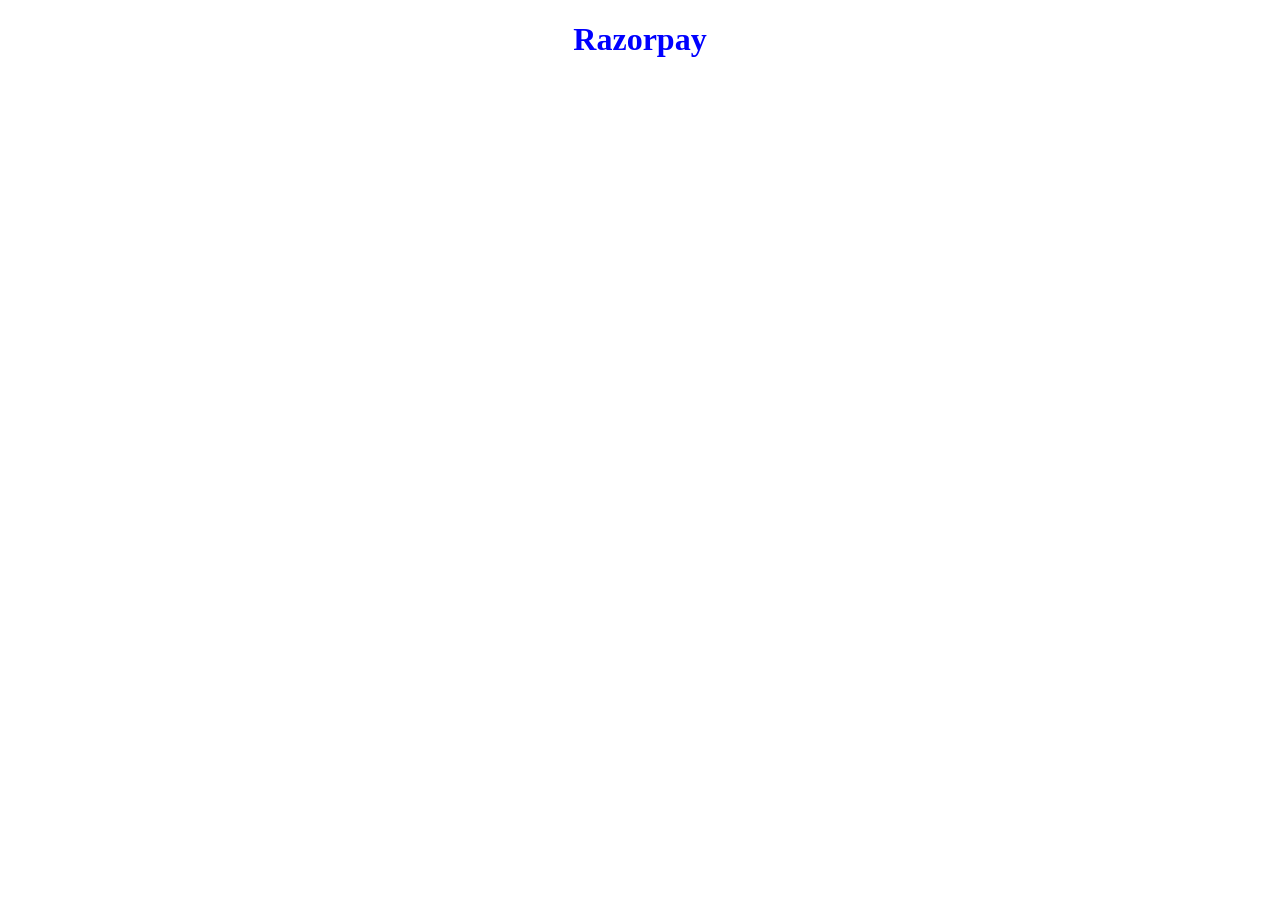
==== index.html @ c9c6b996 "Initial Commit" ====
<!DOCTYPE html>
<html lang="en">
<head>
    <meta charset="UTF-8">
    <meta name="viewport" content="width=device-width, initial-scale=1.0">
    <title>Razorpay</title>
    <link rel="stylesheet" href="style.css"/>
</head>
<body>
    <h1>Razorpay</h1>
    <script src="app.js"></script>
</body>
</html>
---- style.css ----
h1{
    text-align: center;
    color:blue;
}
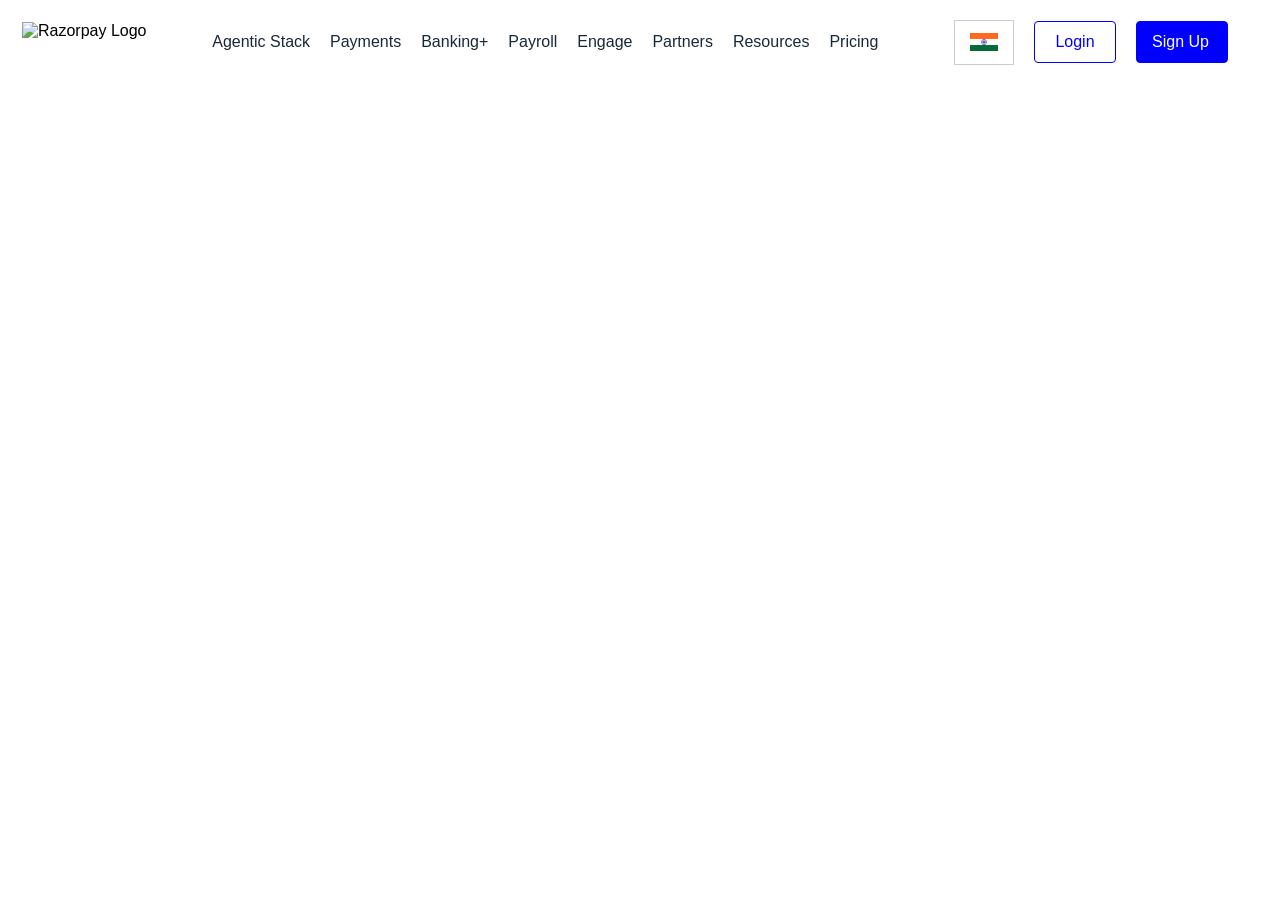
==== commit e3f1e452: "Navbar done" ====
--- a/index.html
+++ b/index.html
@@ -1,13 +1,71 @@
-<!DOCTYPE html>
+<!doctype html>
 <html lang="en">
-<head>
-    <meta charset="UTF-8">
-    <meta name="viewport" content="width=device-width, initial-scale=1.0">
-    <title>Razorpay</title>
-    <link rel="stylesheet" href="style.css"/>
-</head>
-<body>
-    <h1>Razorpay</h1>
+  <head>
+    <meta charset="UTF-8" />
+    <meta name="viewport" content="width=device-width, initial-scale=1.0" />
+    <link
+      rel="icon"
+      type="image/x-icon"
+      href="/public/razorpay_logo_icon.png"
+    />
+    <title>Razorpay - Best Payment Solution for Online Payments India</title>
+    <link rel="stylesheet" href="style.css" />
+    <link
+      rel="stylesheet"
+      href="https://cdnjs.cloudflare.com/ajax/libs/font-awesome/7.0.1/css/all.min.css"
+      integrity="sha512-2SwdPD6INVrV/lHTZbO2nodKhrnDdJK9/kg2XD1r9uGqPo1cUbujc+IYdlYdEErWNu69gVcYgdxlmVmzTWnetw=="
+      crossorigin="anonymous"
+      referrerpolicy="no-referrer"
+    />
+  </head>
+  <body>
+    <section class="navbar">
+      <div class="nav-div">
+        <img class="logo" src="/public/razorpay_logo.png" alt="Razorpay Logo" />
+        <div class="nav-links">
+          <a class="nav-link" href="#">Agentic Stack</a>
+          <a class="nav-link" href="#">Payments</a>
+          <a class="nav-link" href="#">Banking+</a>
+          <a class="nav-link" href="#">Payroll</a>
+          <a class="nav-link" href="#">Engage</a>
+          <a class="nav-link" href="#">Partners</a>
+          <a class="nav-link" href="#">Resources</a>
+          <a class="nav-link" href="#">Pricing</a>
+        </div>
+        <div class="nav-end">
+          <i class="fa-solid fa-headphones fa-xl" style="color: blue"></i>
+          <div class="custom-select-container">
+                <div class="select-trigger" onclick="toggleDropdown()" style="display: flex; justify-content: center; align-items: center; cursor: pointer;">
+                    <img id="selected-flag" src="/public/ind.png" width="28" alt="India Flag" />
+                    <i class="fa-solid fa-angle-down"></i>
+                </div>
+
+                
+                <ul class="select-options" id="options-list">
+                <li onclick="selectCountry('Malasia', '/public/Malaysia.svg')">
+                    <img src="/public/Malaysia.svg" width="20" alt="Malasia Flag" /> Malasia
+                </li>
+                <li onclick="selectCountry('Singapore', '/public/Singapore.png')">
+                    <img src="/public/singapore.png" width="20" alt="Singapore Flag" /> Singapore
+                </li>
+                <li onclick="selectCountry('United States', '/public/us.avif')">
+                    <img src="/public/us.avif" width="20" alt="United States Flag" /> United States
+                </li>
+                </ul>
+          </div>
+          <a><div class="login-btn">Login</div></a>
+          <a
+            ><div class="login-btn signup-btn">
+              <p>Sign Up</p>
+              <i
+                class="fa-solid fa-arrow-right"
+                style="color: white; margin-left: 3px"
+              ></i></div
+          ></a>
+        </div>
+      </div>
+    </section>
+
     <script src="app.js"></script>
-</body>
-</html>+  </body>
+</html>
--- a/style.css
+++ b/style.css
@@ -1,4 +1,112 @@
-h1{
-    text-align: center;
+body{
+    font-family: 'Segoe UI', Tahoma, Geneva, Verdana, sans-serif;
+    margin:0;
+}
+.navbar{
+    width:100%;
+    height:60px;
+    background-color: #fff;
+    padding:12px;
+}
+.nav-div{
+    display:flex;
+    justify-content:space-between;
+    align-items:center;
+    width:95%;
+}
+.logo{
+    height: 40px;
+    margin: 10px;
+}
+.nav-links{
+    display:flex;
+    gap: 20px;
+}
+.nav-link{
+    text-decoration:none;
+    color:#192839;
+    font-size: 16px;
+}
+.nav-end{
+    display:flex;
+    align-items:center;
+        gap: 20px;
+}
+.login-btn{
+    border:1px solid blue;
     color:blue;
+    background-color:white;
+    width:80px;
+    height:40px;
+    border-radius:4px;
+    display:flex;
+    justify-content:center;
+    align-items:center;
+}
+.signup-btn{
+    background-color:blue;
+    color:white;
+    width:90px;
+}
+/* custom css for dropdown */
+.custom-select-container {
+  position: relative;
+  font-family: sans-serif;
+  display: inline-block; 
+}
+
+/* 1. Control the box AFTER selection (Trigger) */
+.select-trigger {
+  width: 60px;             /* Narrow width: only fits the flag icon */
+  height: 45px;            /* Control your closed box height here */
+  padding: 5px;
+  border: 1px solid #ccc;
+  cursor: pointer;
+  display: flex;
+  align-items: center;
+  justify-content: center; /* Centers the flag inside the square box */
+  background: white;
+  box-sizing: border-box;  /* Ensures padding doesn't break width/height */
+}
+
+/* Hide the text completely in the closed trigger box */
+#selected-text {
+  display: none; 
+}
+
+/* 2. Control the open OPTIONS menu */
+.select-options {
+  position: absolute;
+  top: 100%;
+  left: 0;
+  width: 200px;            /* Independent wide menu to fit text easily */
+  max-height: 250px;       /* Control the maximum height of the options dropdown list */
+  overflow-y: auto;        /* Adds a scrollbar if options exceed max-height */
+  border: 1px solid #ccc;
+  background: white;
+  margin: 4px 0 0 0;       /* Slight gap below the trigger */
+  padding: 0;
+  list-style: none;
+  display: none; 
+  z-index: 10;
+  box-shadow: 0 4px 6px rgba(0,0,0,0.1); /* Optional: makes the wide menu pop out */
+}
+
+/* Control individual row item heights */
+.select-options li {
+  height: 40px;            /* Control the height of each option row here */
+  padding: 0 10px;
+  cursor: pointer;
+  display: flex;
+  align-items: center;
+  gap: 10px;
+  box-sizing: border-box;
+}
+
+.select-options li:hover {
+  background-color: #f0f0f0;
+}
+
+.show {
+  display: block !important; 
 }
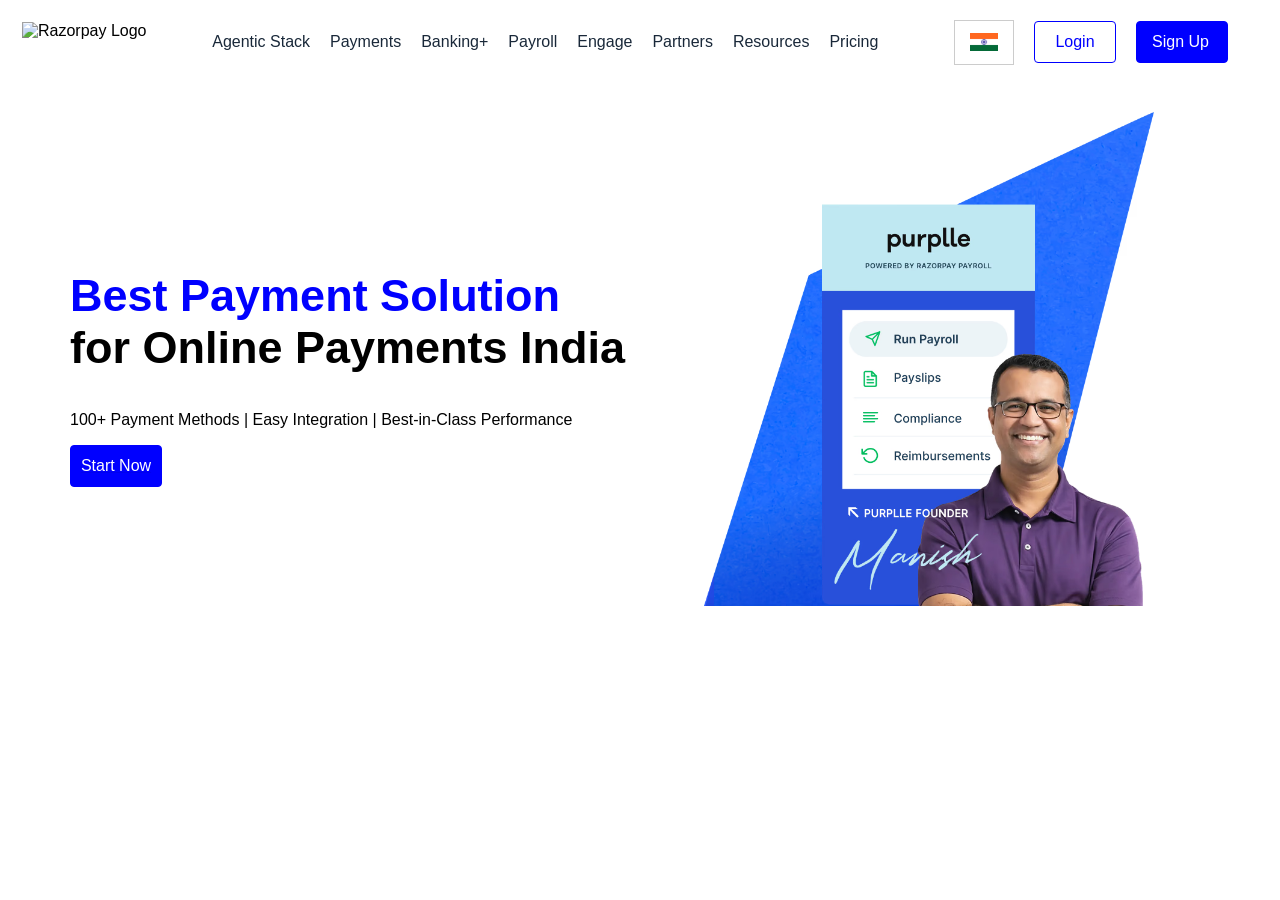
==== commit 4dede267: "Hero section added" ====
--- a/index.html
+++ b/index.html
@@ -65,6 +65,21 @@
         </div>
       </div>
     </section>
+    <section class="hero-section" >
+        <div class="main">
+            <div class="main-left">
+                <h1 style="color:blue; font-size:45px; margin-bottom:0;">Best Payment Solution</h1>
+                <h1 style="font-size: 45px; margin-top:0;">for Online Payments India</h1>
+                <p>
+                    100+ Payment Methods | Easy Integration | Best-in-Class Performance
+                </p>
+                <a href="#"><div class=" login-btn signup-btn main-btn">Start Now</div></a>
+            </div>
+            <div class="main-right">
+                <img src="/public/hero_img.avif" alt="Hero Image" style="width: 80%; height: auto;" />
+            </div>
+        </div>
+    </section>
 
     <script src="app.js"></script>
   </body>
--- a/style.css
+++ b/style.css
@@ -7,6 +7,8 @@
     height:60px;
     background-color: #fff;
     padding:12px;
+  position: relative;
+  z-index: 20;
 }
 .nav-div{
     display:flex;
@@ -109,4 +111,60 @@
 
 .show {
   display: block !important; 
+}
+.hero-section{
+    width:100%;
+  min-height:400px;
+    background-color:white;
+    display:flex;
+    justify-content:center;
+    align-items:center;
+    margin-top:8px;
+  padding: 12px 0 20px;
+  overflow:hidden;
+}
+.main{
+  margin-top:0;
+    display:flex;
+    justify-content:center;
+    align-items:center;
+    width:min(1140px, 92%);
+    margin:0 auto;
+    padding: 8px 20px 20px;
+  gap: 18px;
+  flex-wrap: nowrap;
+}
+.main-left,
+.main-right{
+  flex: 1 1 0;
+}
+.main-left{
+  max-width: 560px;
+}
+.main-right{
+  display:flex;
+  justify-content:center;
+}
+.main-right img{
+  display:block;
+  max-width:100%;
+  width: 100%;
+  max-width: 500px;
+  height:auto;
+}
+
+@media (max-width: 900px){
+  .main{
+    flex-direction: column;
+    text-align: center;
+  }
+
+  .main-left,
+  .main-right{
+    max-width: 100%;
+  }
+
+  .main-right img{
+    max-width: 420px;
+  }
 }
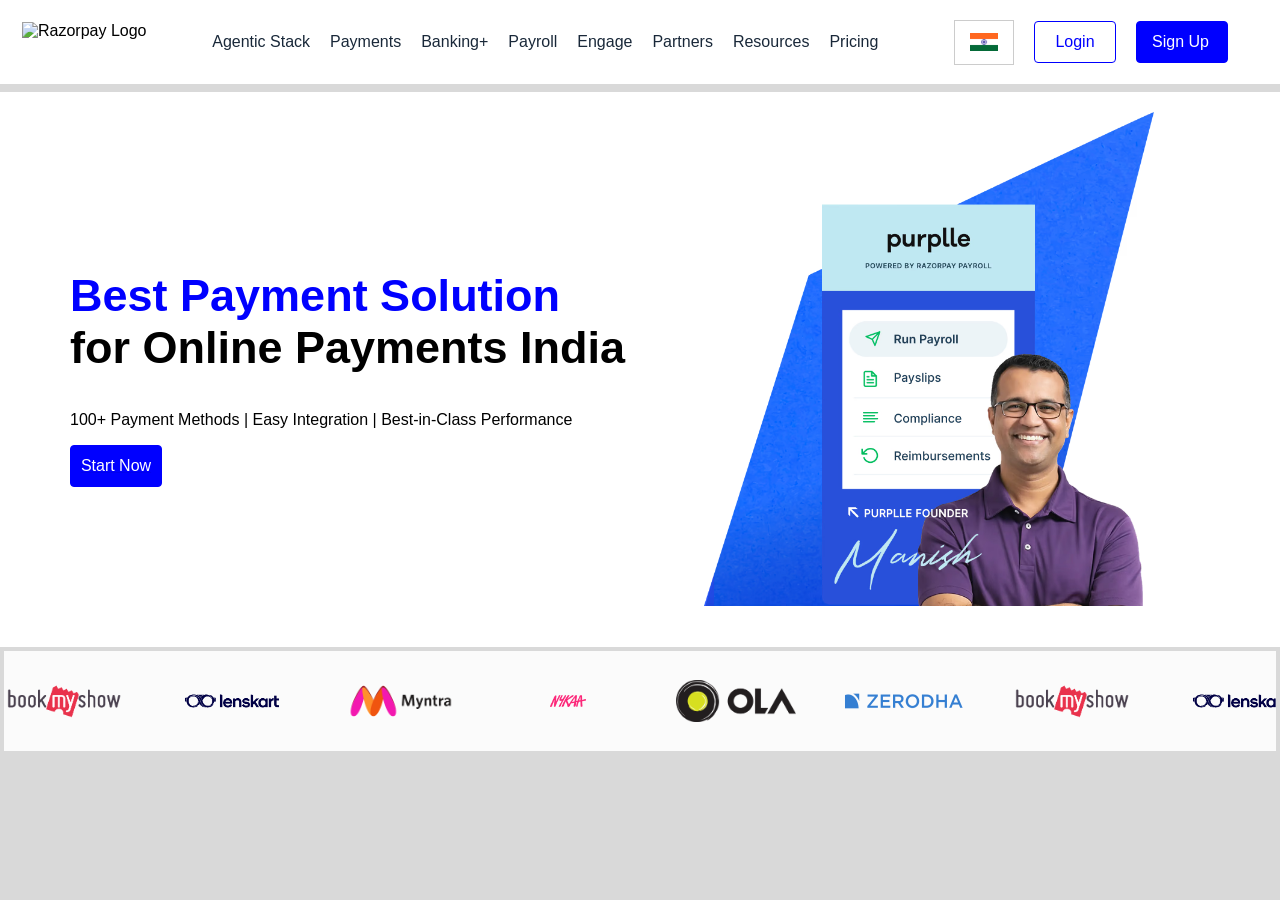
==== commit 79033762: "Brand Logo animation" ====
--- a/index.html
+++ b/index.html
@@ -35,23 +35,47 @@
         <div class="nav-end">
           <i class="fa-solid fa-headphones fa-xl" style="color: blue"></i>
           <div class="custom-select-container">
-                <div class="select-trigger" onclick="toggleDropdown()" style="display: flex; justify-content: center; align-items: center; cursor: pointer;">
-                    <img id="selected-flag" src="/public/ind.png" width="28" alt="India Flag" />
-                    <i class="fa-solid fa-angle-down"></i>
-                </div>
+            <div
+              class="select-trigger"
+              onclick="toggleDropdown()"
+              style="
+                display: flex;
+                justify-content: center;
+                align-items: center;
+                cursor: pointer;
+              "
+            >
+              <img
+                id="selected-flag"
+                src="/public/ind.png"
+                width="28"
+                alt="India Flag"
+              />
+              <i class="fa-solid fa-angle-down"></i>
+            </div>
 
-                
-                <ul class="select-options" id="options-list">
-                <li onclick="selectCountry('Malasia', '/public/Malaysia.svg')">
-                    <img src="/public/Malaysia.svg" width="20" alt="Malasia Flag" /> Malasia
-                </li>
-                <li onclick="selectCountry('Singapore', '/public/Singapore.png')">
-                    <img src="/public/singapore.png" width="20" alt="Singapore Flag" /> Singapore
-                </li>
-                <li onclick="selectCountry('United States', '/public/us.avif')">
-                    <img src="/public/us.avif" width="20" alt="United States Flag" /> United States
-                </li>
-                </ul>
+            <ul class="select-options" id="options-list">
+              <li onclick="selectCountry('Malasia', '/public/Malaysia.svg')">
+                <img src="/public/Malaysia.svg" width="20" alt="Malasia Flag" />
+                Malasia
+              </li>
+              <li onclick="selectCountry('Singapore', '/public/Singapore.png')">
+                <img
+                  src="/public/singapore.png"
+                  width="20"
+                  alt="Singapore Flag"
+                />
+                Singapore
+              </li>
+              <li onclick="selectCountry('United States', '/public/us.avif')">
+                <img
+                  src="/public/us.avif"
+                  width="20"
+                  alt="United States Flag"
+                />
+                United States
+              </li>
+            </ul>
           </div>
           <a><div class="login-btn">Login</div></a>
           <a
@@ -65,20 +89,54 @@
         </div>
       </div>
     </section>
-    <section class="hero-section" >
-        <div class="main">
-            <div class="main-left">
-                <h1 style="color:blue; font-size:45px; margin-bottom:0;">Best Payment Solution</h1>
-                <h1 style="font-size: 45px; margin-top:0;">for Online Payments India</h1>
-                <p>
-                    100+ Payment Methods | Easy Integration | Best-in-Class Performance
-                </p>
-                <a href="#"><div class=" login-btn signup-btn main-btn">Start Now</div></a>
-            </div>
-            <div class="main-right">
-                <img src="/public/hero_img.avif" alt="Hero Image" style="width: 80%; height: auto;" />
-            </div>
+    <section class="hero-section">
+      <div class="main">
+        <div class="main-left">
+          <h1 style="color: blue; font-size: 45px; margin-bottom: 0">
+            Best Payment Solution
+          </h1>
+          <h1 style="font-size: 45px; margin-top: 0">
+            for Online Payments India
+          </h1>
+          <p>
+            100+ Payment Methods | Easy Integration | Best-in-Class Performance
+          </p>
+          <a href="#"
+            ><div class="login-btn signup-btn main-btn">Start Now</div></a
+          >
         </div>
+        <div class="main-right">
+          <img
+            src="/public/hero_img.avif"
+            alt="Hero Image"
+            style="width: 80%; height: auto"
+          />
+        </div>
+      </div>
+    </section>
+    <section class="brands" style="margin: 4px">
+      <div class="marquee" style="padding: 20px 0; overflow: hidden">
+        <div class="brand-track" id="brandTrack">
+          <div class="brand-item">
+            <img src="/public/bookmyshow_logo.png" alt="BookMyShow Logo" />
+          </div>
+          <div class="brand-item">
+            <img src="/public/lenscart_logo.png" alt="Lenskart Logo" />
+          </div>
+          <div class="brand-item">
+            <img src="/public/myntra_logo.png" alt="Myntra Logo" />
+          </div>
+          <div class="brand-item">
+            <img src="/public/nykaa_logo.png" alt="Nykaa Logo" />
+          </div>
+          <div class="brand-item">
+            <img src="/public/ola_logo.png" alt="Ola Logo" />
+          </div>
+          <div class="brand-item">
+            <img src="/public/zerodha_logo.png" alt="Zerodha Logo" />
+          </div>
+        </div>
+      </div>
     </section>
 
     <script src="app.js"></script>
--- a/style.css
+++ b/style.css
@@ -1,6 +1,7 @@
 body{
     font-family: 'Segoe UI', Tahoma, Geneva, Verdana, sans-serif;
     margin:0;
+    background-color: rgba(205, 205, 205, 0.742);
 }
 .navbar{
     width:100%;
@@ -167,4 +168,49 @@
   .main-right img{
     max-width: 420px;
   }
+}
+
+.marquee{
+  width:100%;
+  background-color: rgba(255,255,255,0.9);
+}
+
+.brand-track{
+  display:flex;
+  align-items:center;
+  gap: 48px;
+  white-space:nowrap;
+  will-change: transform;
+  animation-name: scroll-left;
+  animation-timing-function: linear;
+  animation-iteration-count: infinite;
+}
+
+/* Each brand slot: fixed box so all logos appear the same size */
+.brand-item{
+  width:120px;       /* fixed display width for each logo slot */
+  height:60px;       /* fixed display height for each logo slot */
+  flex: 0 0 auto;    /* prevent shrinking/growing */
+  display:flex;
+  align-items:center;
+  justify-content:center;
+}
+
+.brand-item img{
+  max-width:100%;
+  max-height:100%;
+  width:auto;
+  height:auto;
+  object-fit:contain;
+  display:block;
+}
+
+/* Pause on hover */
+.marquee:hover .brand-track{
+  animation-play-state: paused;
+}
+
+@keyframes scroll-left{
+  from { transform: translateX(0); }
+  to { transform: translateX(-50%); }
 }
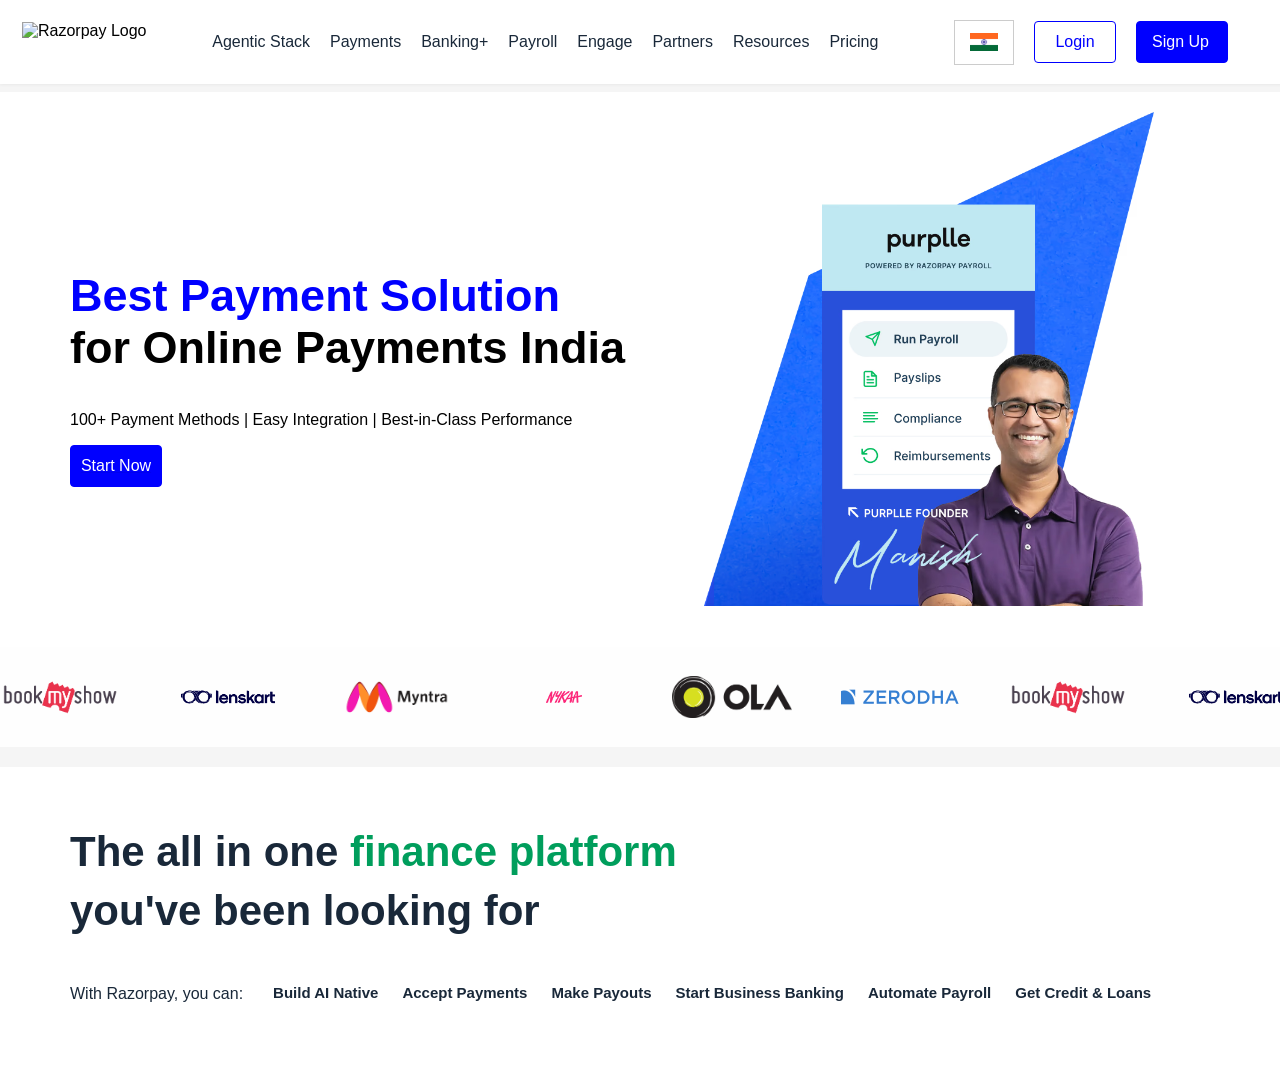
==== commit a8117eb4: "finance-features section added" ====
--- a/index.html
+++ b/index.html
@@ -22,7 +22,10 @@
     <section class="navbar">
       <div class="nav-div">
         <img class="logo" src="/public/razorpay_logo.png" alt="Razorpay Logo" />
-        <div class="nav-links">
+        <button class="hamburger" id="hamburger" onclick="toggleMobileMenu()">
+          <i class="fa-solid fa-bars"></i>
+        </button>
+        <div class="nav-links" id="nav-links">
           <a class="nav-link" href="#">Agentic Stack</a>
           <a class="nav-link" href="#">Payments</a>
           <a class="nav-link" href="#">Banking+</a>
@@ -32,7 +35,7 @@
           <a class="nav-link" href="#">Resources</a>
           <a class="nav-link" href="#">Pricing</a>
         </div>
-        <div class="nav-end">
+        <div class="nav-end" id="nav-end">
           <i class="fa-solid fa-headphones fa-xl" style="color: blue"></i>
           <div class="custom-select-container">
             <div
@@ -114,7 +117,7 @@
         </div>
       </div>
     </section>
-    <section class="brands" style="margin: 4px">
+    <section class="brands" ">
       <div class="marquee" style="padding: 20px 0; overflow: hidden">
         <div class="brand-track" id="brandTrack">
           <div class="brand-item">
@@ -139,6 +142,32 @@
       </div>
     </section>
 
+    <section class="finance-section">
+      <div class="finance-container">
+        <div class="finance-header">
+          <h2 class="finance-title">
+            The all in one
+            <span class="accent-text">finance platform</span>
+          </h2>
+          <h2 class="finance-subtitle">
+            you've been looking for
+          </h2>
+        </div>
+        
+        <div class="finance-features">
+          <span class="feature-label">With Razorpay, you can:</span>
+          <div class="features-list">
+            <div class="feature-item">Build AI Native</div>
+            <div class="feature-item">Accept Payments</div>
+            <div class="feature-item">Make Payouts</div>
+            <div class="feature-item">Start Business Banking</div>
+            <div class="feature-item">Automate Payroll</div>
+            <div class="feature-item">Get Credit & Loans</div>
+          </div>
+        </div>
+      </div>
+    </section>
+
     <script src="app.js"></script>
   </body>
 </html>
--- a/style.css
+++ b/style.css
@@ -1,7 +1,7 @@
 body{
     font-family: 'Segoe UI', Tahoma, Geneva, Verdana, sans-serif;
     margin:0;
-    background-color: rgba(205, 205, 205, 0.742);
+    background-color: #f5f5f5;
 }
 .navbar{
     width:100%;
@@ -10,6 +10,7 @@
     padding:12px;
   position: relative;
   z-index: 20;
+  box-shadow: 0 1px 3px rgba(0, 0, 0, 0.05);
 }
 .nav-div{
     display:flex;
@@ -20,6 +21,16 @@
 .logo{
     height: 40px;
     margin: 10px;
+}
+.hamburger {
+  display: none;
+  background: none;
+  border: none;
+  font-size: 24px;
+  color: #192839;
+  cursor: pointer;
+  padding: 8px;
+  margin: 0 10px;
 }
 .nav-links{
     display:flex;
@@ -29,6 +40,10 @@
     text-decoration:none;
     color:#192839;
     font-size: 16px;
+    transition: color 0.3s ease;
+}
+.nav-link:hover {
+  color: #009e5c;
 }
 .nav-end{
     display:flex;
@@ -213,4 +228,158 @@
 @keyframes scroll-left{
   from { transform: translateX(0); }
   to { transform: translateX(-50%); }
+}
+
+/* Finance Section */
+.finance-section {
+  width: 100%;
+  background-color: #fff;
+  padding: 60px 0;
+  margin-top: 20px;
+}
+
+.finance-container {
+  max-width: 1140px;
+  margin: 0 auto;
+  padding: 0 20px;
+}
+
+.finance-header {
+  margin-bottom: 40px;
+}
+
+.finance-title {
+  font-size: 42px;
+  font-weight: 600;
+  margin: 0 0 8px 0;
+  color: #192839;
+  line-height: 1.2;
+}
+
+.finance-subtitle {
+  font-size: 42px;
+  font-weight: 600;
+  margin: 0 0 20px 0;
+  color: #192839;
+  line-height: 1.2;
+}
+
+.accent-text {
+  color: #009e5c;
+}
+
+.finance-features {
+  display: flex;
+  align-items: center;
+  gap: 30px;
+  flex-wrap: wrap;
+}
+
+.feature-label {
+  font-size: 16px;
+  font-weight: 500;
+  color: #192839;
+  white-space: nowrap;
+}
+
+.features-list {
+  display: flex;
+  gap: 24px;
+  flex-wrap: wrap;
+  flex: 1;
+}
+
+.feature-item {
+  font-size: 15px;
+  font-weight: 600;
+  color: #192839;
+  padding: 8px 0;
+  border-bottom: 2px solid transparent;
+  transition: border-color 0.3s ease;
+  cursor: pointer;
+}
+
+.feature-item:hover {
+  border-bottom-color: #009e5c;
+}
+
+@media (max-width: 768px) {
+  .finance-section {
+    padding: 40px 0;
+  }
+
+  .finance-title,
+  .finance-subtitle {
+    font-size: 32px;
+  }
+
+  .finance-features {
+    flex-direction: column;
+    align-items: flex-start;
+  }
+
+  .features-list {
+    width: 100%;
+    flex-direction: column;
+    gap: 12px;
+  }
+
+  .feature-item {
+    padding: 6px 0;
+  }
+}
+
+/* Mobile Responsive Navbar */
+@media (max-width: 768px) {
+  .hamburger {
+    display: block;
+  }
+
+  .nav-links {
+    position: absolute;
+    top: 60px;
+    left: 0;
+    right: 0;
+    background-color: #fff;
+    flex-direction: column;
+    gap: 0;
+    padding: 20px;
+    max-height: 0;
+    overflow: hidden;
+    transition: max-height 0.3s ease;
+    box-shadow: 0 4px 6px rgba(0, 0, 0, 0.1);
+    border-bottom: 1px solid #e5e5e5;
+  }
+
+  .nav-links.active {
+    max-height: 500px;
+  }
+
+  .nav-link {
+    padding: 12px 0;
+    display: block;
+    font-size: 16px;
+  }
+
+  .nav-end {
+    position: absolute;
+    top: 60px;
+    right: 0;
+    flex-direction: column;
+    gap: 10px;
+    padding: 20px;
+    max-height: 0;
+    overflow: hidden;
+    transition: max-height 0.3s ease;
+    width: 100%;
+    background-color: #fff;
+  }
+
+  .nav-end.active {
+    max-height: 500px;
+  }
+
+  .nav-div {
+    width: 100%;
+  }
 }
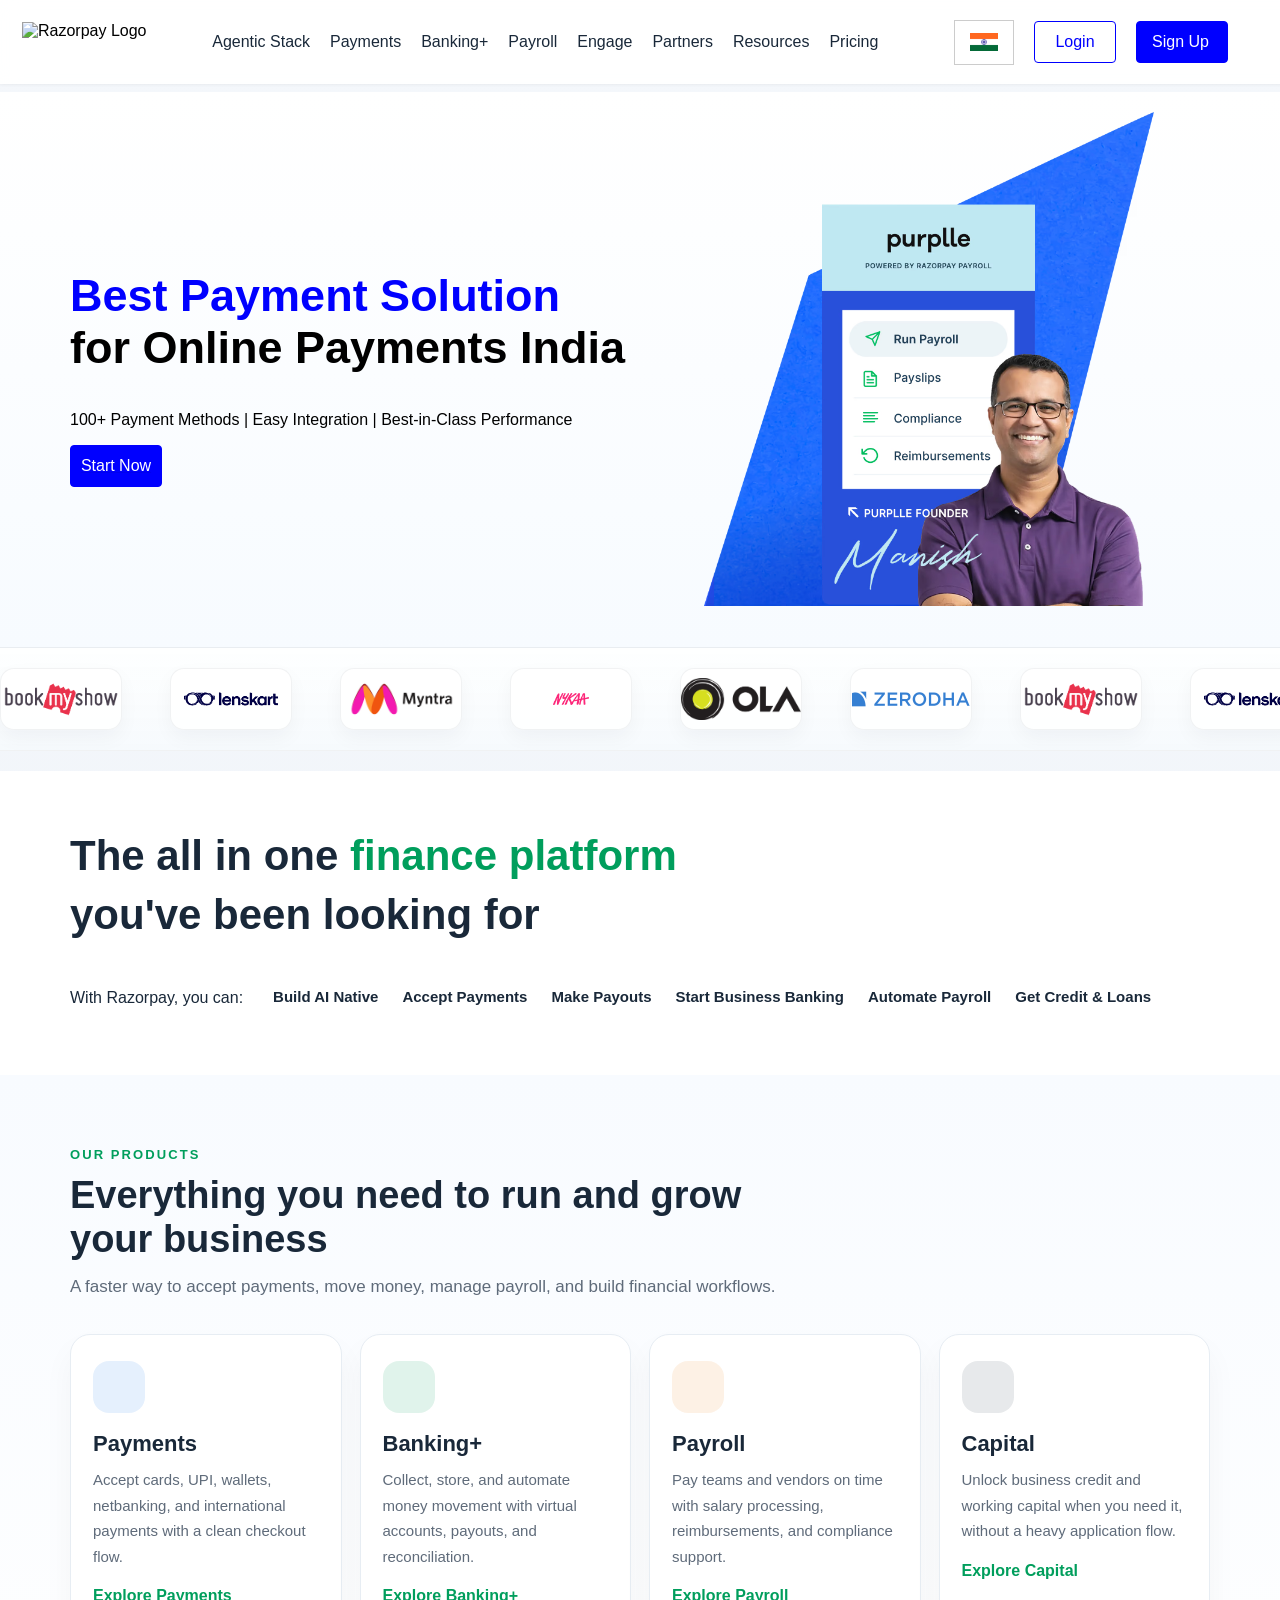
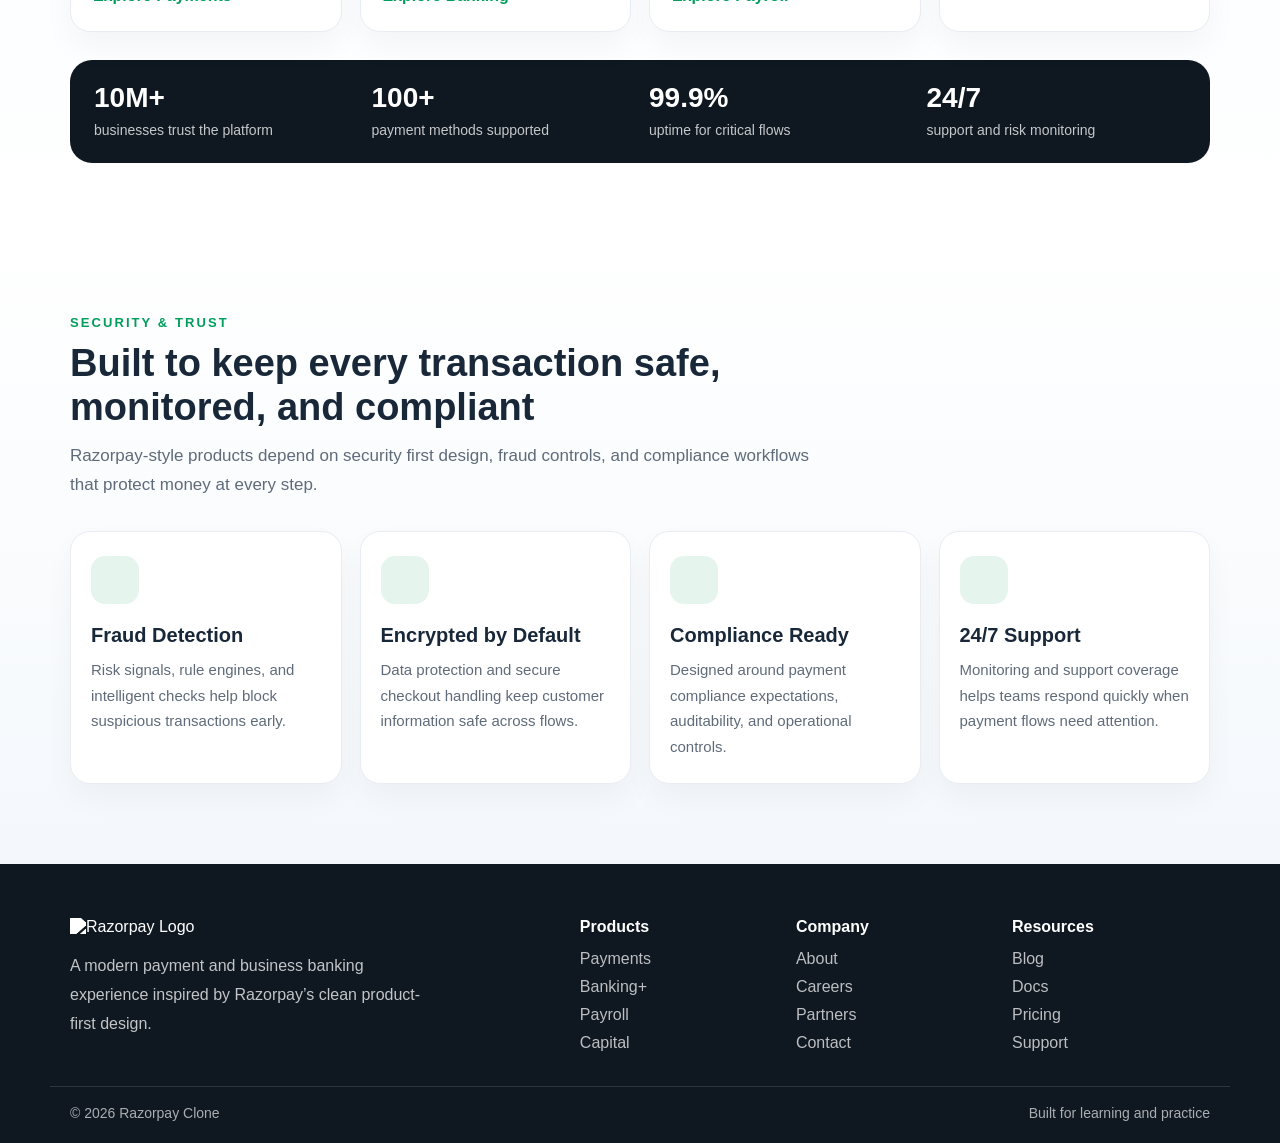
==== commit 53980b4c: "Fixed pallets and added security section and footer" ====
--- a/index.html
+++ b/index.html
@@ -168,6 +168,147 @@
       </div>
     </section>
 
+    <section class="products-section">
+      <div class="products-container">
+        <div class="section-kicker">OUR PRODUCTS</div>
+        <h2 class="section-title">Everything you need to run and grow your business</h2>
+        <p class="section-copy">
+          A faster way to accept payments, move money, manage payroll, and build financial workflows.
+        </p>
+
+        <div class="products-grid">
+          <article class="product-card">
+            <div class="product-icon icon-blue">
+              <i class="fa-solid fa-credit-card"></i>
+            </div>
+            <h3>Payments</h3>
+            <p>Accept cards, UPI, wallets, netbanking, and international payments with a clean checkout flow.</p>
+            <a href="#">Explore Payments <i class="fa-solid fa-arrow-right"></i></a>
+          </article>
+
+          <article class="product-card">
+            <div class="product-icon icon-green">
+              <i class="fa-solid fa-building-columns"></i>
+            </div>
+            <h3>Banking+</h3>
+            <p>Collect, store, and automate money movement with virtual accounts, payouts, and reconciliation.</p>
+            <a href="#">Explore Banking+ <i class="fa-solid fa-arrow-right"></i></a>
+          </article>
+
+          <article class="product-card">
+            <div class="product-icon icon-gold">
+              <i class="fa-solid fa-users"></i>
+            </div>
+            <h3>Payroll</h3>
+            <p>Pay teams and vendors on time with salary processing, reimbursements, and compliance support.</p>
+            <a href="#">Explore Payroll <i class="fa-solid fa-arrow-right"></i></a>
+          </article>
+
+          <article class="product-card">
+            <div class="product-icon icon-navy">
+              <i class="fa-solid fa-chart-line"></i>
+            </div>
+            <h3>Capital</h3>
+            <p>Unlock business credit and working capital when you need it, without a heavy application flow.</p>
+            <a href="#">Explore Capital <i class="fa-solid fa-arrow-right"></i></a>
+          </article>
+        </div>
+
+        <div class="stats-strip">
+          <div class="stat-item">
+            <strong>10M+</strong>
+            <span>businesses trust the platform</span>
+          </div>
+          <div class="stat-item">
+            <strong>100+</strong>
+            <span>payment methods supported</span>
+          </div>
+          <div class="stat-item">
+            <strong>99.9%</strong>
+            <span>uptime for critical flows</span>
+          </div>
+          <div class="stat-item">
+            <strong>24/7</strong>
+            <span>support and risk monitoring</span>
+          </div>
+        </div>
+      </div>
+    </section>
+
+    <section class="security-section">
+      <div class="security-container">
+        <div class="security-copy">
+          <div class="section-kicker">SECURITY & TRUST</div>
+          <h2 class="section-title">Built to keep every transaction safe, monitored, and compliant</h2>
+          <p class="section-copy">
+            Razorpay-style products depend on security first design, fraud controls, and compliance workflows that protect money at every step.
+          </p>
+        </div>
+
+        <div class="security-grid">
+          <article class="security-card">
+            <i class="fa-solid fa-shield-halved"></i>
+            <h3>Fraud Detection</h3>
+            <p>Risk signals, rule engines, and intelligent checks help block suspicious transactions early.</p>
+          </article>
+          <article class="security-card">
+            <i class="fa-solid fa-lock"></i>
+            <h3>Encrypted by Default</h3>
+            <p>Data protection and secure checkout handling keep customer information safe across flows.</p>
+          </article>
+          <article class="security-card">
+            <i class="fa-solid fa-badge-check"></i>
+            <h3>Compliance Ready</h3>
+            <p>Designed around payment compliance expectations, auditability, and operational controls.</p>
+          </article>
+          <article class="security-card">
+            <i class="fa-solid fa-headset"></i>
+            <h3>24/7 Support</h3>
+            <p>Monitoring and support coverage helps teams respond quickly when payment flows need attention.</p>
+          </article>
+        </div>
+      </div>
+    </section>
+
+    <footer class="footer-section">
+      <div class="footer-container">
+        <div class="footer-brand">
+          <img class="footer-logo" src="/public/razorpay_logo.png" alt="Razorpay Logo" />
+          <p>
+            A modern payment and business banking experience inspired by Razorpay’s clean product-first design.
+          </p>
+        </div>
+
+        <div class="footer-links-group">
+          <div class="footer-column">
+            <h4>Products</h4>
+            <a href="#">Payments</a>
+            <a href="#">Banking+</a>
+            <a href="#">Payroll</a>
+            <a href="#">Capital</a>
+          </div>
+          <div class="footer-column">
+            <h4>Company</h4>
+            <a href="#">About</a>
+            <a href="#">Careers</a>
+            <a href="#">Partners</a>
+            <a href="#">Contact</a>
+          </div>
+          <div class="footer-column">
+            <h4>Resources</h4>
+            <a href="#">Blog</a>
+            <a href="#">Docs</a>
+            <a href="#">Pricing</a>
+            <a href="#">Support</a>
+          </div>
+        </div>
+      </div>
+      <div class="footer-bottom">
+        <span>© 2026 Razorpay Clone</span>
+        <span>Built for learning and practice</span>
+      </div>
+    </footer>
+
     <script src="app.js"></script>
   </body>
 </html>
--- a/style.css
+++ b/style.css
@@ -1,16 +1,17 @@
 body{
     font-family: 'Segoe UI', Tahoma, Geneva, Verdana, sans-serif;
     margin:0;
-    background-color: #f5f5f5;
+    background: linear-gradient(180deg, #f4f7fb 0%, #eef3f8 100%);
 }
 .navbar{
     width:100%;
     height:60px;
-    background-color: #fff;
+    background: rgba(255, 255, 255, 0.92);
     padding:12px;
   position: relative;
   z-index: 20;
   box-shadow: 0 1px 3px rgba(0, 0, 0, 0.05);
+  backdrop-filter: blur(10px);
 }
 .nav-div{
     display:flex;
@@ -131,7 +132,7 @@
 .hero-section{
     width:100%;
   min-height:400px;
-    background-color:white;
+    background: linear-gradient(180deg, #ffffff 0%, #f7fbff 100%);
     display:flex;
     justify-content:center;
     align-items:center;
@@ -187,7 +188,9 @@
 
 .marquee{
   width:100%;
-  background-color: rgba(255,255,255,0.9);
+  background: linear-gradient(180deg, rgba(255,255,255,0.95) 0%, rgba(246, 250, 253, 0.98) 100%);
+  border-top: 1px solid rgba(25, 40, 57, 0.06);
+  border-bottom: 1px solid rgba(25, 40, 57, 0.06);
 }
 
 .brand-track{
@@ -209,6 +212,10 @@
   display:flex;
   align-items:center;
   justify-content:center;
+  background: rgba(255, 255, 255, 0.85);
+  border: 1px solid rgba(25, 40, 57, 0.06);
+  border-radius: 14px;
+  box-shadow: 0 8px 20px rgba(16, 24, 40, 0.04);
 }
 
 .brand-item img{
@@ -303,6 +310,263 @@
   border-bottom-color: #009e5c;
 }
 
+.products-section {
+  width: 100%;
+  background: linear-gradient(180deg, #f8fbff 0%, #ffffff 100%);
+  padding: 72px 0;
+}
+
+.products-container {
+  max-width: 1140px;
+  margin: 0 auto;
+  padding: 0 20px;
+}
+
+.section-kicker {
+  font-size: 13px;
+  font-weight: 700;
+  letter-spacing: 0.16em;
+  color: #009e5c;
+  margin-bottom: 12px;
+}
+
+.section-title {
+  font-size: 38px;
+  line-height: 1.15;
+  margin: 0 0 12px;
+  color: #192839;
+  max-width: 760px;
+}
+
+.section-copy {
+  font-size: 17px;
+  line-height: 1.7;
+  color: #5f6b7a;
+  max-width: 760px;
+  margin: 0 0 32px;
+}
+
+.products-grid {
+  display: grid;
+  grid-template-columns: repeat(4, minmax(0, 1fr));
+  gap: 18px;
+}
+
+.product-card {
+  background: #ffffff;
+  border: 1px solid #e7edf3;
+  border-radius: 20px;
+  padding: 26px 22px;
+  box-shadow: 0 16px 32px rgba(16, 24, 40, 0.04);
+  transition: transform 0.25s ease, box-shadow 0.25s ease;
+}
+
+.product-card:hover {
+  transform: translateY(-4px);
+  box-shadow: 0 20px 40px rgba(16, 24, 40, 0.08);
+}
+
+.product-icon {
+  width: 52px;
+  height: 52px;
+  border-radius: 16px;
+  display: flex;
+  align-items: center;
+  justify-content: center;
+  font-size: 20px;
+  margin-bottom: 18px;
+}
+
+.icon-blue {
+  background: rgba(47, 128, 237, 0.12);
+  color: #2f80ed;
+}
+
+.icon-green {
+  background: rgba(0, 158, 92, 0.12);
+  color: #009e5c;
+}
+
+.icon-gold {
+  background: rgba(242, 153, 74, 0.14);
+  color: #f2994a;
+}
+
+.icon-navy {
+  background: rgba(25, 40, 57, 0.1);
+  color: #192839;
+}
+
+.product-card h3 {
+  font-size: 22px;
+  margin: 0 0 10px;
+  color: #192839;
+}
+
+.product-card p {
+  font-size: 15px;
+  line-height: 1.7;
+  color: #5f6b7a;
+  margin: 0 0 18px;
+}
+
+.product-card a {
+  display: inline-flex;
+  align-items: center;
+  gap: 8px;
+  text-decoration: none;
+  color: #009e5c;
+  font-weight: 700;
+}
+
+.stats-strip {
+  margin-top: 28px;
+  padding: 22px 24px;
+  background: #0f1720;
+  border-radius: 22px;
+  display: grid;
+  grid-template-columns: repeat(4, minmax(0, 1fr));
+  gap: 18px;
+}
+
+.stat-item {
+  color: #ffffff;
+}
+
+.stat-item strong {
+  display: block;
+  font-size: 28px;
+  margin-bottom: 6px;
+}
+
+.stat-item span {
+  display: block;
+  font-size: 14px;
+  line-height: 1.5;
+  color: rgba(255, 255, 255, 0.76);
+}
+
+.security-section {
+  width: 100%;
+  padding: 80px 0;
+  background: linear-gradient(180deg, #ffffff 0%, #f4f8fc 100%);
+}
+
+.security-container {
+  max-width: 1140px;
+  margin: 0 auto;
+  padding: 0 20px;
+}
+
+.security-copy {
+  max-width: 820px;
+  margin-bottom: 30px;
+}
+
+.security-grid {
+  display: grid;
+  grid-template-columns: repeat(4, minmax(0, 1fr));
+  gap: 18px;
+}
+
+.security-card {
+  background: #ffffff;
+  border: 1px solid #e7edf3;
+  border-radius: 20px;
+  padding: 24px 20px;
+  box-shadow: 0 14px 30px rgba(16, 24, 40, 0.04);
+}
+
+.security-card i {
+  width: 48px;
+  height: 48px;
+  border-radius: 14px;
+  display: inline-flex;
+  align-items: center;
+  justify-content: center;
+  background: rgba(0, 158, 92, 0.1);
+  color: #009e5c;
+  font-size: 18px;
+  margin-bottom: 16px;
+}
+
+.security-card h3 {
+  margin: 0 0 10px;
+  font-size: 20px;
+  color: #192839;
+}
+
+.security-card p {
+  margin: 0;
+  color: #5f6b7a;
+  line-height: 1.7;
+  font-size: 15px;
+}
+
+.footer-section {
+  width: 100%;
+  background: #0f1720;
+  color: #ffffff;
+  padding: 54px 0 22px;
+}
+
+.footer-container {
+  max-width: 1140px;
+  margin: 0 auto;
+  padding: 0 20px;
+  display: grid;
+  grid-template-columns: 1.3fr 1.7fr;
+  gap: 28px;
+}
+
+.footer-logo {
+  height: 36px;
+  margin-bottom: 16px;
+  filter: brightness(0) invert(1);
+}
+
+.footer-brand p {
+  margin: 0;
+  color: rgba(255, 255, 255, 0.75);
+  line-height: 1.8;
+  max-width: 360px;
+}
+
+.footer-links-group {
+  display: grid;
+  grid-template-columns: repeat(3, minmax(0, 1fr));
+  gap: 18px;
+}
+
+.footer-column h4 {
+  margin: 0 0 14px;
+  font-size: 16px;
+}
+
+.footer-column a {
+  display: block;
+  color: rgba(255, 255, 255, 0.72);
+  text-decoration: none;
+  margin-bottom: 10px;
+  transition: color 0.2s ease;
+}
+
+.footer-column a:hover {
+  color: #ffffff;
+}
+
+.footer-bottom {
+  max-width: 1140px;
+  margin: 24px auto 0;
+  padding: 18px 20px 0;
+  border-top: 1px solid rgba(255, 255, 255, 0.12);
+  display: flex;
+  justify-content: space-between;
+  gap: 16px;
+  color: rgba(255, 255, 255, 0.65);
+  font-size: 14px;
+}
+
 @media (max-width: 768px) {
   .finance-section {
     padding: 40px 0;
@@ -326,6 +590,41 @@
 
   .feature-item {
     padding: 6px 0;
+  }
+
+  .products-section {
+    padding: 52px 0;
+  }
+
+  .section-title {
+    font-size: 30px;
+  }
+
+  .section-copy {
+    font-size: 15px;
+  }
+
+  .products-grid,
+  .stats-strip {
+    grid-template-columns: 1fr;
+  }
+
+  .stats-strip {
+    padding: 20px;
+  }
+
+  .security-section {
+    padding: 56px 0;
+  }
+
+  .security-grid,
+  .footer-container,
+  .footer-links-group {
+    grid-template-columns: 1fr;
+  }
+
+  .footer-bottom {
+    flex-direction: column;
   }
 }
 
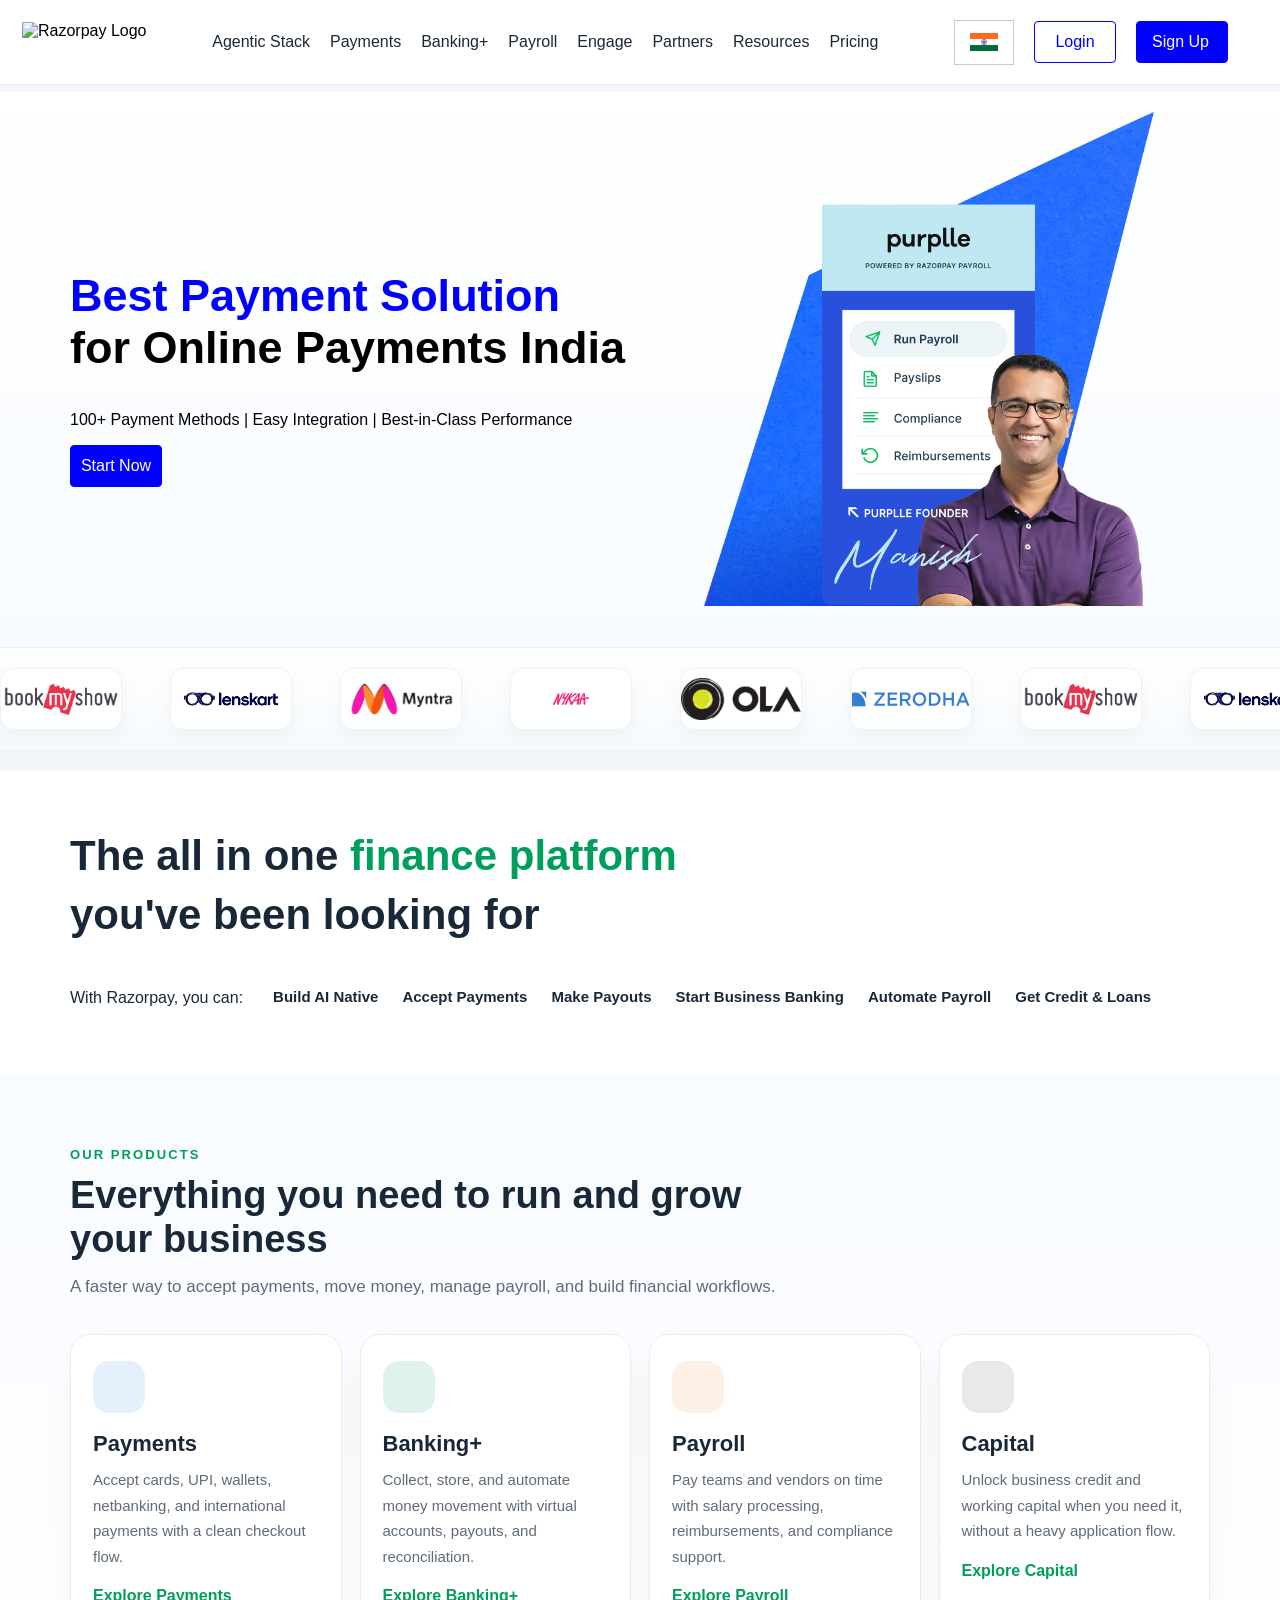
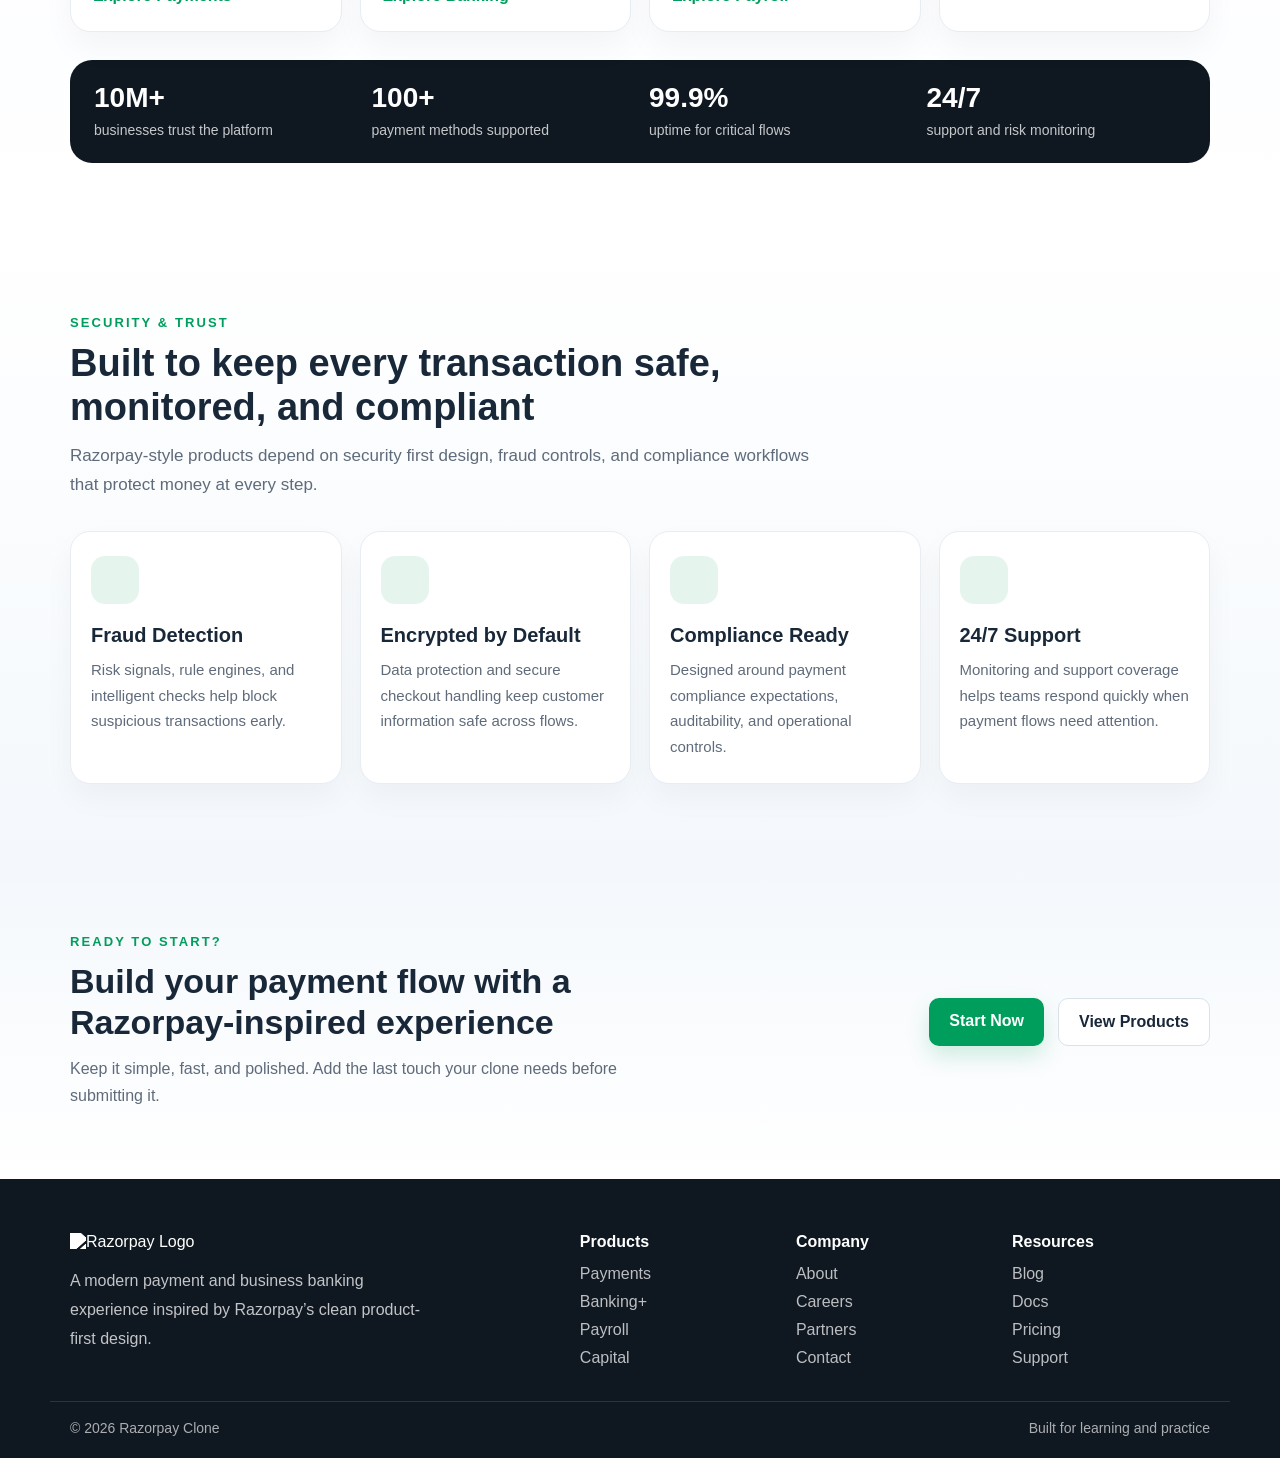
==== commit 27b41ae3: "on screen reveal added" ====
--- a/index.html
+++ b/index.html
@@ -270,6 +270,22 @@
       </div>
     </section>
 
+    <section class="cta-section">
+      <div class="cta-container">
+        <div>
+          <div class="section-kicker">READY TO START?</div>
+          <h2 class="cta-title">Build your payment flow with a Razorpay-inspired experience</h2>
+          <p class="cta-copy">
+            Keep it simple, fast, and polished. Add the last touch your clone needs before submitting it.
+          </p>
+        </div>
+        <div class="cta-actions">
+          <a href="#" class="cta-button primary-cta">Start Now</a>
+          <a href="#" class="cta-button secondary-cta">View Products</a>
+        </div>
+      </div>
+    </section>
+
     <footer class="footer-section">
       <div class="footer-container">
         <div class="footer-brand">
--- a/style.css
+++ b/style.css
@@ -567,6 +567,88 @@
   font-size: 14px;
 }
 
+.cta-section {
+  width: 100%;
+  padding: 70px 0;
+  background: linear-gradient(180deg, #f4f8fc 0%, #ffffff 100%);
+}
+
+.cta-container {
+  max-width: 1140px;
+  margin: 0 auto;
+  padding: 0 20px;
+  display: flex;
+  justify-content: space-between;
+  align-items: center;
+  gap: 24px;
+}
+
+.cta-title {
+  font-size: 34px;
+  line-height: 1.2;
+  margin: 0 0 12px;
+  color: #192839;
+  max-width: 640px;
+}
+
+.cta-copy {
+  margin: 0;
+  color: #5f6b7a;
+  line-height: 1.7;
+  max-width: 620px;
+}
+
+.cta-actions {
+  display: flex;
+  gap: 14px;
+  flex-wrap: wrap;
+  justify-content: flex-end;
+}
+
+.cta-button {
+  text-decoration: none;
+  padding: 14px 20px;
+  border-radius: 10px;
+  font-weight: 700;
+  transition: transform 0.2s ease, box-shadow 0.2s ease, background-color 0.2s ease;
+}
+
+.cta-button:hover {
+  transform: translateY(-2px);
+}
+
+.primary-cta {
+  background: #009e5c;
+  color: #ffffff;
+  box-shadow: 0 10px 22px rgba(0, 158, 92, 0.18);
+}
+
+.secondary-cta {
+  background: #ffffff;
+  color: #192839;
+  border: 1px solid #d9e2ea;
+}
+
+.reveal-section {
+  opacity: 0;
+  transform: translateY(16px);
+  transition: opacity 0.6s ease, transform 0.6s ease;
+}
+
+.reveal-section.is-visible {
+  opacity: 1;
+  transform: translateY(0);
+}
+
+@media (prefers-reduced-motion: reduce) {
+  .reveal-section,
+  .reveal-section.is-visible {
+    opacity: 1;
+    transform: none;
+    transition: none;
+  }
+}
+
 @media (max-width: 768px) {
   .finance-section {
     padding: 40px 0;
@@ -625,6 +707,23 @@
 
   .footer-bottom {
     flex-direction: column;
+  }
+
+  .cta-section {
+    padding: 54px 0;
+  }
+
+  .cta-container {
+    flex-direction: column;
+    align-items: flex-start;
+  }
+
+  .cta-title {
+    font-size: 28px;
+  }
+
+  .cta-actions {
+    justify-content: flex-start;
   }
 }
 
